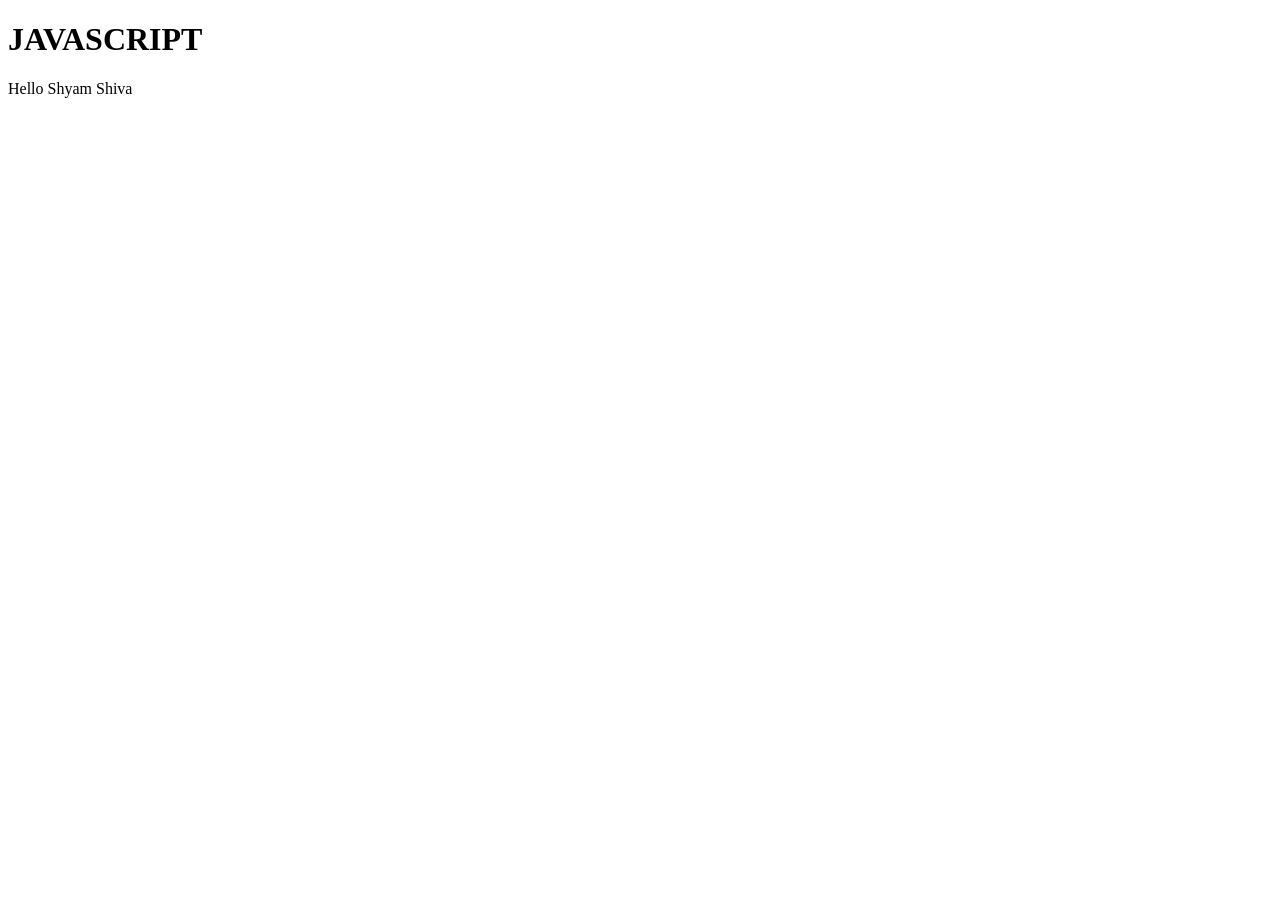
==== index.html @ 8309067f "Add files via upload" ====
<!DOCTYPE html>
<html lang="en">
<head>
    <meta charset="UTF-8">
    <meta name="viewport" content="width=device-width, initial-scale=1.0">
    <title>TASK 1 JS</title>
</head>
<body>
    <h1>JAVASCRIPT</h1>
<script>

</script>
<script src="./task1.js"></script>
</body>
</html>
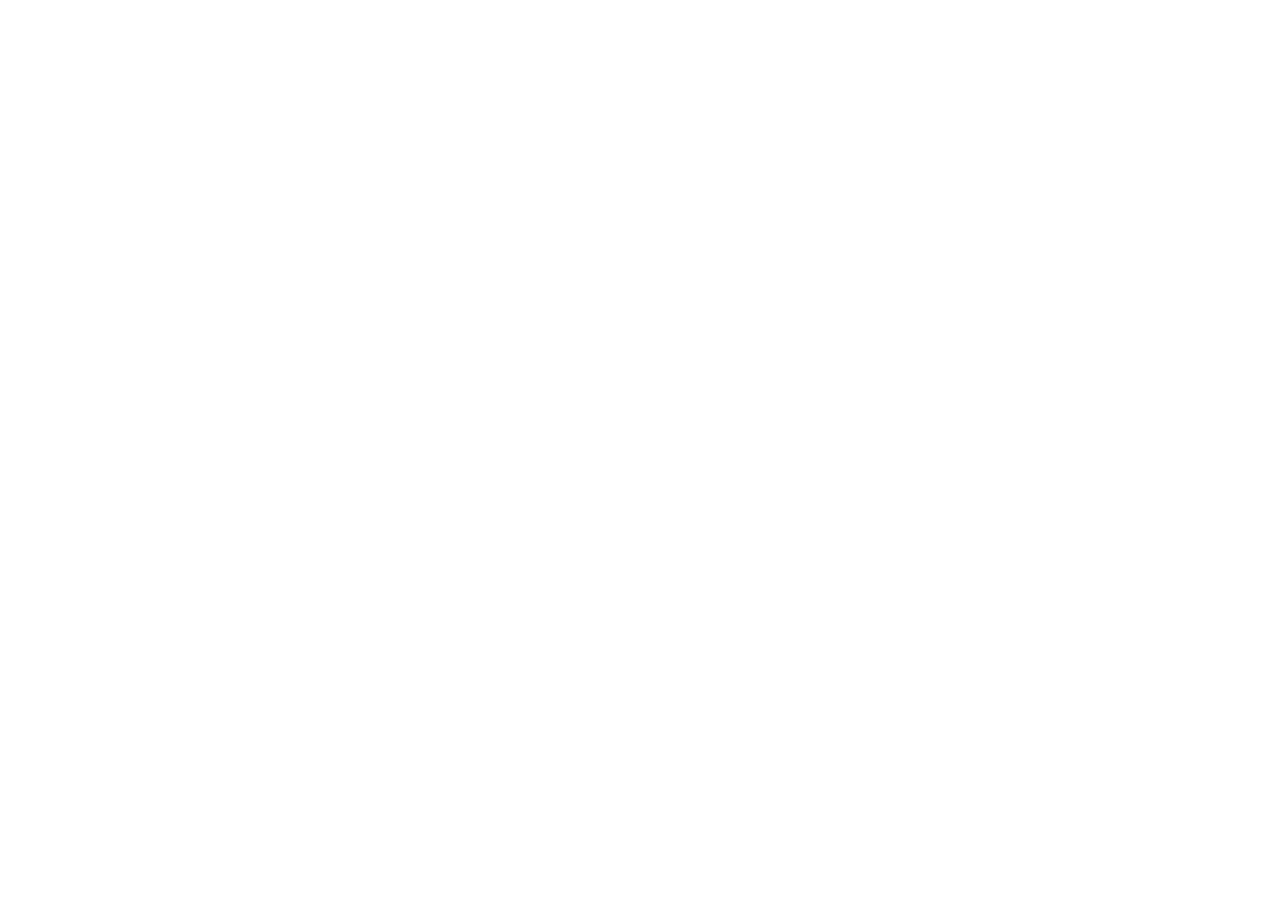
==== commit 43235921: "Add files via upload" ====
--- a/index.html
+++ b/index.html
@@ -3,13 +3,9 @@
 <head>
     <meta charset="UTF-8">
     <meta name="viewport" content="width=device-width, initial-scale=1.0">
-    <title>TASK 1 JS</title>
+    <title>TASK 2</title>
 </head>
 <body>
-    <h1>JAVASCRIPT</h1>
-<script>
-
-</script>
-<script src="./task1.js"></script>
+    <source src="./task2.js" type="">
 </body>
 </html>
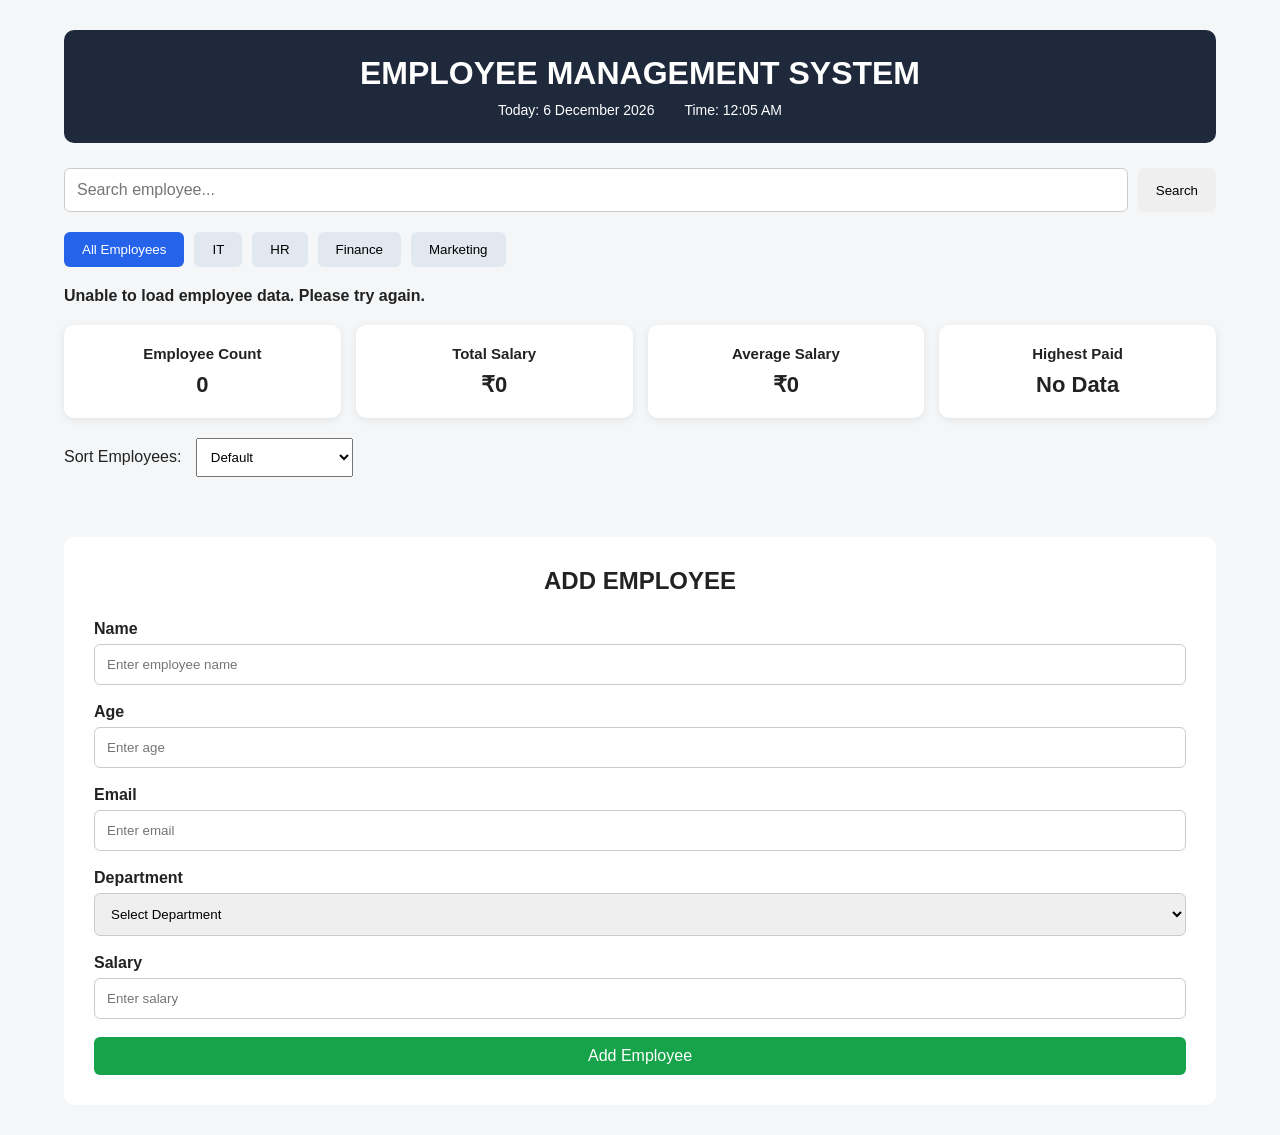
==== commit b797b377: "Add files via upload" ====
--- a/index.html
+++ b/index.html
@@ -3,9 +3,265 @@
 <head>
     <meta charset="UTF-8">
     <meta name="viewport" content="width=device-width, initial-scale=1.0">
-    <title>TASK 2</title>
+
+    <title>Employee Management System</title>
+
+    <link rel="stylesheet" href="style.css">
 </head>
+
 <body>
-    <source src="./task2.js" type="">
+
+    <div class="container">
+
+        <!-- HEADER -->
+        <header>
+            <h1>EMPLOYEE MANAGEMENT SYSTEM</h1>
+
+            <div class="datetime">
+                <span id="today"></span>
+                <span id="currentTime"></span>
+            </div>
+        </header>
+
+
+        <!-- SEARCH -->
+        <section class="search-section">
+
+            <input
+                type="text"
+                id="searchInput"
+                placeholder="Search employee..."
+            >
+
+            <button id="searchBtn">
+                Search
+            </button>
+
+        </section>
+
+
+        <!-- DEPARTMENT FILTER -->
+        <section class="filter-section">
+
+            <button class="department-btn active" data-department="All">
+                All Employees
+            </button>
+
+            <button class="department-btn" data-department="IT">
+                IT
+            </button>
+
+            <button class="department-btn" data-department="HR">
+                HR
+            </button>
+
+            <button class="department-btn" data-department="Finance">
+                Finance
+            </button>
+
+            <button class="department-btn" data-department="Marketing">
+                Marketing
+            </button>
+
+        </section>
+
+
+        <!-- STATUS MESSAGE -->
+        <p id="statusMessage">
+            Loading employees...
+        </p>
+
+
+        <!-- EMPLOYEE COUNT -->
+        <section class="dashboard">
+
+            <div class="dashboard-box">
+                <h3>Employee Count</h3>
+                <p id="employeeCount">0</p>
+            </div>
+
+            <div class="dashboard-box">
+                <h3>Total Salary</h3>
+                <p id="totalSalary">₹0</p>
+            </div>
+
+            <div class="dashboard-box">
+                <h3>Average Salary</h3>
+                <p id="averageSalary">₹0</p>
+            </div>
+
+            <div class="dashboard-box">
+                <h3>Highest Paid</h3>
+                <p id="highestSalary">No Data</p>
+            </div>
+
+        </section>
+
+
+        <!-- SORT -->
+        <section class="sort-section">
+
+            <label for="sortSelect">
+                Sort Employees:
+            </label>
+
+            <select id="sortSelect">
+
+                <option value="default">
+                    Default
+                </option>
+
+                <option value="nameAsc">
+                    Name A → Z
+                </option>
+
+                <option value="nameDesc">
+                    Name Z → A
+                </option>
+
+                <option value="ageAsc">
+                    Age Low → High
+                </option>
+
+                <option value="ageDesc">
+                    Age High → Low
+                </option>
+
+                <option value="salaryAsc">
+                    Salary Low → High
+                </option>
+
+                <option value="salaryDesc">
+                    Salary High → Low
+                </option>
+
+            </select>
+
+        </section>
+
+
+        <!-- EMPLOYEE CARDS -->
+        <section>
+
+            <div id="employeeContainer" class="employee-grid">
+                <!-- Employee cards will be created here -->
+            </div>
+
+        </section>
+
+
+        <!-- ADD EMPLOYEE -->
+        <section class="add-section">
+
+            <h2>ADD EMPLOYEE</h2>
+
+            <form id="employeeForm">
+
+                <div class="form-group">
+
+                    <label>Name</label>
+
+                    <input
+                        type="text"
+                        id="nameInput"
+                        placeholder="Enter employee name"
+                    >
+
+                    <small id="nameError"></small>
+
+                </div>
+
+
+                <div class="form-group">
+
+                    <label>Age</label>
+
+                    <input
+                        type="number"
+                        id="ageInput"
+                        placeholder="Enter age"
+                    >
+
+                    <small id="ageError"></small>
+
+                </div>
+
+
+                <div class="form-group">
+
+                    <label>Email</label>
+
+                    <input
+                        type="email"
+                        id="emailInput"
+                        placeholder="Enter email"
+                    >
+
+                    <small id="emailError"></small>
+
+                </div>
+
+
+                <div class="form-group">
+
+                    <label>Department</label>
+
+                    <select id="departmentInput">
+
+                        <option value="">
+                            Select Department
+                        </option>
+
+                        <option value="IT">
+                            IT
+                        </option>
+
+                        <option value="HR">
+                            HR
+                        </option>
+
+                        <option value="Finance">
+                            Finance
+                        </option>
+
+                        <option value="Marketing">
+                            Marketing
+                        </option>
+
+                    </select>
+
+                    <small id="departmentError"></small>
+
+                </div>
+
+
+                <div class="form-group">
+
+                    <label>Salary</label>
+
+                    <input
+                        type="number"
+                        id="salaryInput"
+                        placeholder="Enter salary"
+                    >
+
+                    <small id="salaryError"></small>
+
+                </div>
+
+
+                <button type="submit" class="add-btn">
+                    Add Employee
+                </button>
+
+            </form>
+
+        </section>
+
+    </div>
+
+
+    <script src="script.js"></script>
+
 </body>
 </html>
--- a/style.css
+++ b/style.css
@@ -0,0 +1,250 @@
+* {
+    margin: 0;
+    padding: 0;
+    box-sizing: border-box;
+}
+
+body {
+    font-family: Arial, sans-serif;
+    background: #f4f6f8;
+    color: #222;
+}
+
+.container {
+    width: 90%;
+    max-width: 1200px;
+    margin: 30px auto;
+}
+
+
+/* HEADER */
+
+header {
+    background: #1e293b;
+    color: white;
+    padding: 25px;
+    text-align: center;
+    border-radius: 10px;
+}
+
+header h1 {
+    margin-bottom: 10px;
+}
+
+.datetime {
+    display: flex;
+    justify-content: center;
+    gap: 30px;
+    font-size: 14px;
+}
+
+
+/* SEARCH */
+
+.search-section {
+    margin-top: 25px;
+    display: flex;
+    gap: 10px;
+}
+
+.search-section input {
+    flex: 1;
+    padding: 12px;
+    border: 1px solid #ccc;
+    border-radius: 6px;
+    font-size: 16px;
+}
+
+button {
+    border: none;
+    cursor: pointer;
+    border-radius: 6px;
+    padding: 10px 18px;
+}
+
+
+/* FILTER */
+
+.filter-section {
+    display: flex;
+    gap: 10px;
+    flex-wrap: wrap;
+    margin: 20px 0;
+}
+
+.department-btn {
+    background: #e2e8f0;
+}
+
+.department-btn.active {
+    background: #2563eb;
+    color: white;
+}
+
+
+/* STATUS */
+
+#statusMessage {
+    margin: 15px 0;
+    font-weight: bold;
+}
+
+
+/* DASHBOARD */
+
+.dashboard {
+    display: grid;
+    grid-template-columns: repeat(4, 1fr);
+    gap: 15px;
+    margin: 20px 0;
+}
+
+.dashboard-box {
+    background: white;
+    padding: 20px;
+    border-radius: 10px;
+    text-align: center;
+    box-shadow: 0 2px 8px rgba(0, 0, 0, 0.08);
+}
+
+.dashboard-box h3 {
+    font-size: 15px;
+    margin-bottom: 10px;
+}
+
+.dashboard-box p {
+    font-size: 22px;
+    font-weight: bold;
+}
+
+
+/* SORT */
+
+.sort-section {
+    margin: 20px 0;
+}
+
+.sort-section select {
+    padding: 10px;
+    margin-left: 10px;
+}
+
+
+/* EMPLOYEE GRID */
+
+.employee-grid {
+    display: grid;
+    grid-template-columns: repeat(3, 1fr);
+    gap: 20px;
+}
+
+
+/* CARD */
+
+.employee-card {
+    background: white;
+    padding: 20px;
+    border-radius: 10px;
+    box-shadow: 0 2px 10px rgba(0, 0, 0, 0.1);
+}
+
+.employee-card img {
+    width: 100px;
+    height: 100px;
+    border-radius: 50%;
+    object-fit: cover;
+    display: block;
+    margin: 0 auto 15px;
+}
+
+.employee-card h3 {
+    text-align: center;
+    margin-bottom: 12px;
+}
+
+.employee-card p {
+    margin: 7px 0;
+}
+
+.delete-btn {
+    width: 100%;
+    margin-top: 15px;
+    background: #dc2626;
+    color: white;
+}
+
+
+/* ADD EMPLOYEE */
+
+.add-section {
+    background: white;
+    margin-top: 40px;
+    padding: 30px;
+    border-radius: 10px;
+}
+
+.add-section h2 {
+    text-align: center;
+    margin-bottom: 25px;
+}
+
+.form-group {
+    margin-bottom: 18px;
+}
+
+.form-group label {
+    display: block;
+    margin-bottom: 6px;
+    font-weight: bold;
+}
+
+.form-group input,
+.form-group select {
+    width: 100%;
+    padding: 12px;
+    border: 1px solid #ccc;
+    border-radius: 6px;
+}
+
+.form-group small {
+    display: block;
+    color: red;
+    margin-top: 5px;
+}
+
+.add-btn {
+    width: 100%;
+    background: #16a34a;
+    color: white;
+    font-size: 16px;
+}
+
+
+/* RESPONSIVE */
+
+@media (max-width: 900px) {
+
+    .dashboard {
+        grid-template-columns: repeat(2, 1fr);
+    }
+
+    .employee-grid {
+        grid-template-columns: repeat(2, 1fr);
+    }
+}
+
+
+@media (max-width: 600px) {
+
+    .dashboard {
+        grid-template-columns: 1fr;
+    }
+
+    .employee-grid {
+        grid-template-columns: 1fr;
+    }
+
+    .search-section {
+        flex-direction: column;
+    }
+}
